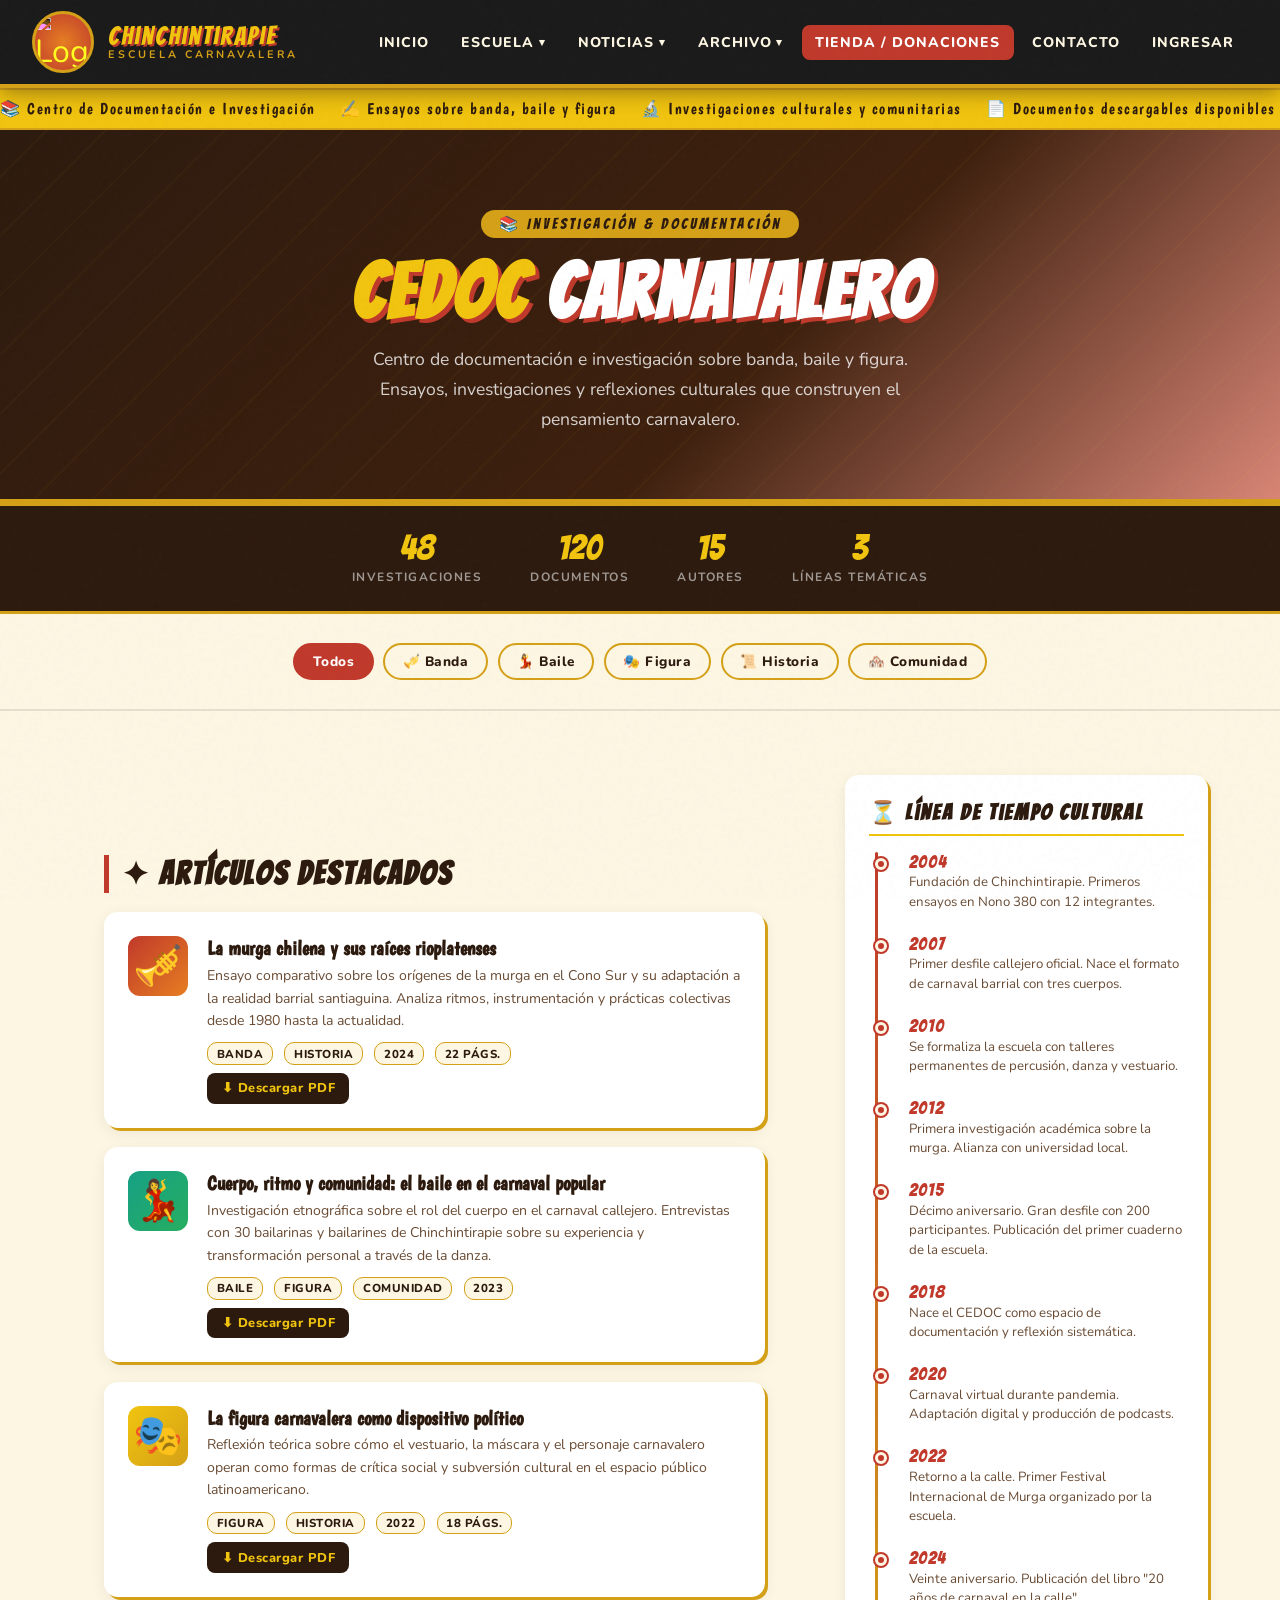
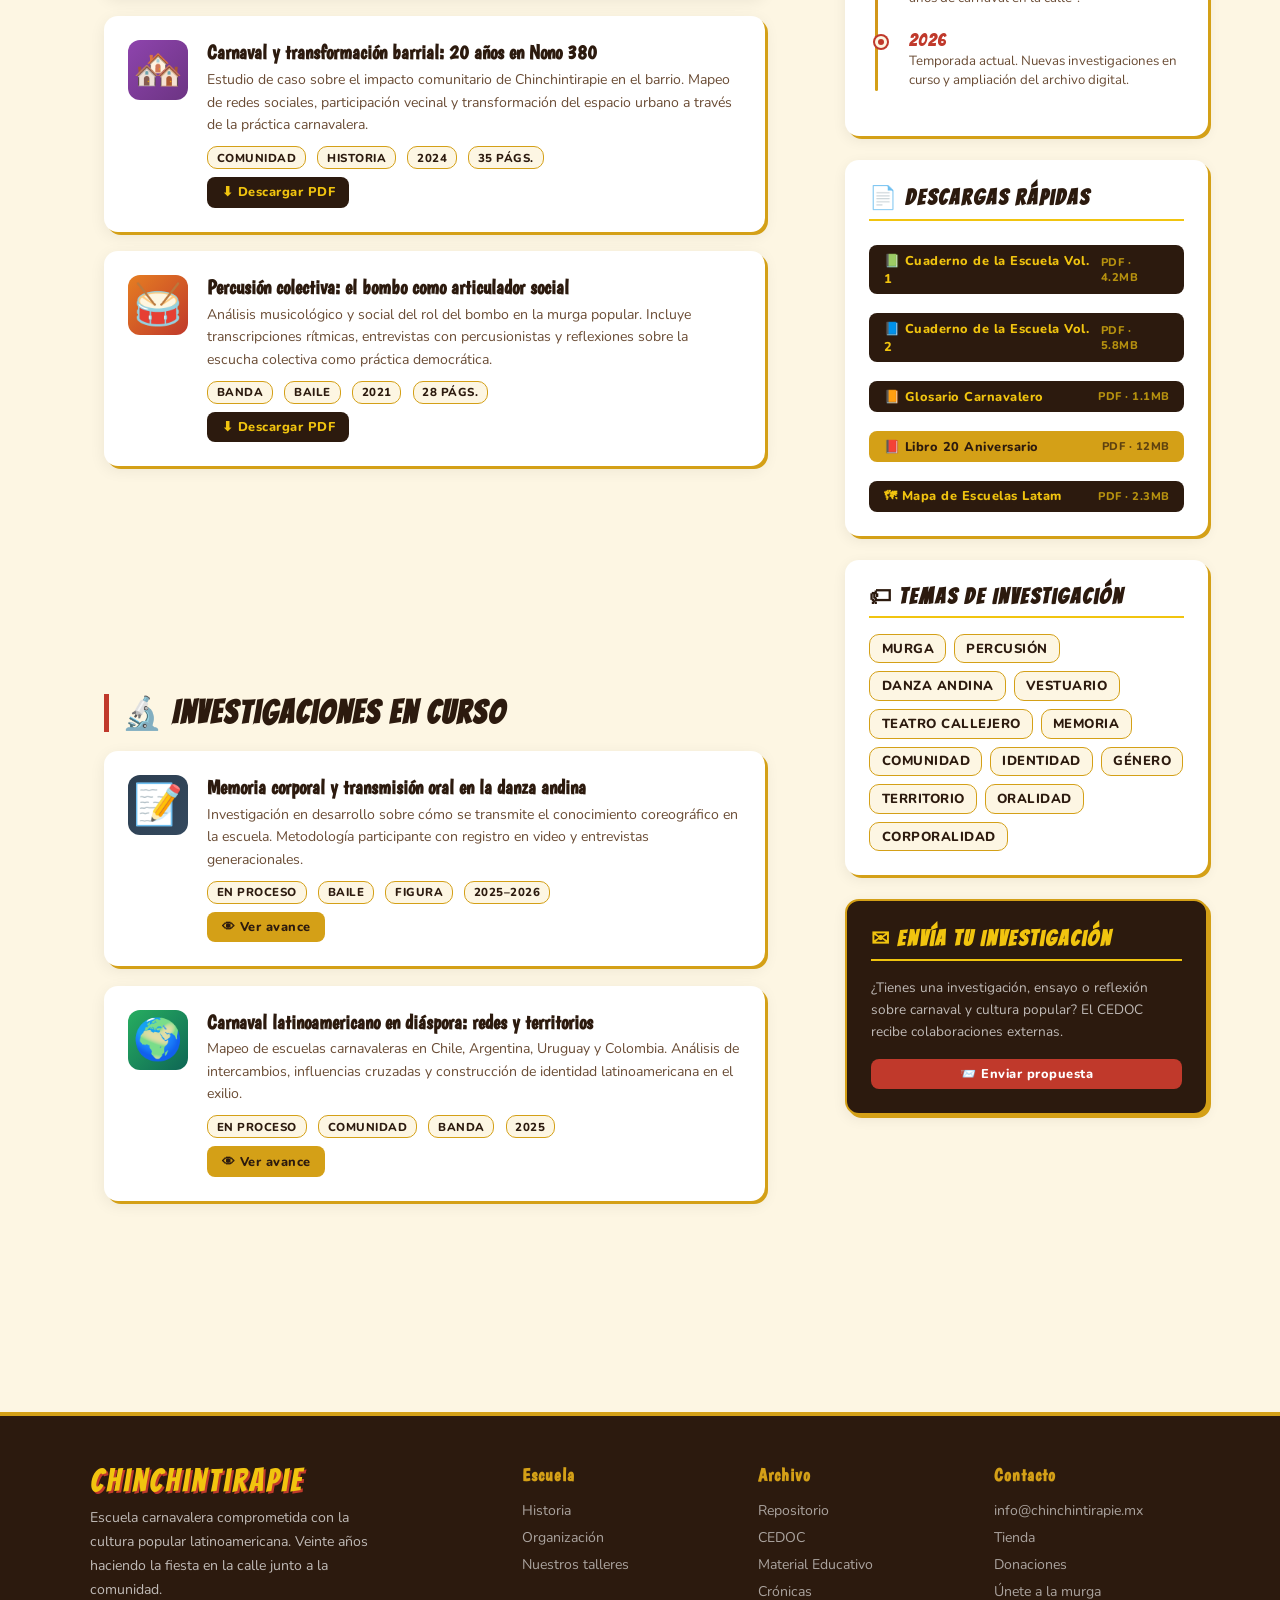
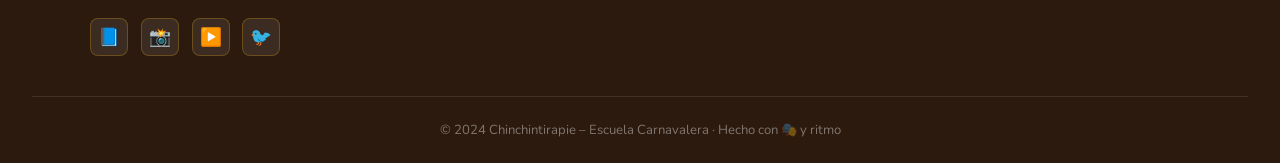
==== components/cedoc.html @ ad1df7ce "feat: agregando la funcionalidades que agrego Matias" ====
<!DOCTYPE html>
<html lang="es">

<head>
  <meta charset="UTF-8">
  <meta name="viewport" content="width=device-width, initial-scale=1.0">
  <link rel="icon" href="../asset/img/logo-chinchitirapie.png" type="image/png">
  <title>CEDOC – Chinchintirapie</title>
  <link
    href="https://fonts.googleapis.com/css2?family=Boogaloo&family=Pacifico&family=Nunito:wght@400;600;700;800&family=Bangers&display=swap"
    rel="stylesheet">
  <link rel="stylesheet" href="../asset/css/styles.css">
</head>

<body>

      <!-- NAVBAR -->
    <nav class="navbar">
        <a href="../index.html" class="logo-wrap">
            <div class="logo-img">
                <img src="../asset/img/logo-chinchitirapie.png" alt="Logo Chinchintirapie">
            </div>
            <div class="logo-text">
                <span>Chinchintirapie</span>
                <span>Escuela Carnavalera</span>
            </div>
        </a>
        <button class="hamburger" id="hamburger" aria-label="Menú">☰</button>
        <ul class="nav-links" id="navLinks">
            <li><a href="../index.html">Inicio</a></li>
            <li class="has-dropdown">
                <button>Escuela <span class="caret">▾</span></button>
                <div class="dropdown">
                    <a href="historia.html">Historia</a>
                    <a href="organizacion.html">Organización</a>
                </div>
            </li>
            <li class="has-dropdown">
                <button>Noticias <span class="caret">▾</span></button>
                <div class="dropdown">
                    <a href="noticias.html">Hitos Recientes</a>
                    <a href="cronicas.html">Crónicas</a>
                </div>
            </li>
            <li class="has-dropdown">
                <button>Archivo <span class="caret">▾</span></button>
                <div class="dropdown">
                    <a href="repositorio.html">Repositorio</a>
                    <a href="cedoc.html">CEDOC</a>
                    <a href="material-educativo.html">Material Educativo</a>
                </div>
            </li>
            <li><a href="tienda.html" class="nav-cta">Tienda&nbsp;/&nbsp;Donaciones</a></li>
            <li><a href="contacto.html">Contacto</a></li>
            <li><a href="login.html" class="nav-login-btn">Ingresar</a></li>
        </ul>
    </nav>

  <!-- TICKER -->
  <div class="ticker">
    <span class="ticker-inner">
      📚 Centro de Documentación e Investigación &nbsp;&nbsp;✍️ Ensayos sobre banda, baile y figura &nbsp;&nbsp;🔬
      Investigaciones culturales y comunitarias &nbsp;&nbsp;📄 Documentos descargables disponibles &nbsp;&nbsp;
    </span>
  </div>

  <!-- HERO -->
  <div class="page-hero">
    <div class="page-hero-badge">📚 Investigación & Documentación</div>
    <h1><em>CEDOC</em> Carnavalero</h1>
    <p>Centro de documentación e investigación sobre banda, baile y figura. Ensayos, investigaciones y reflexiones
      culturales que construyen el pensamiento carnavalero.</p>
  </div>

  <!-- STATS -->
  <div class="stats-strip">
    <div class="strip-stat"><span class="s-num">48</span><span class="s-label">Investigaciones</span></div>
    <div class="strip-stat"><span class="s-num">120</span><span class="s-label">Documentos</span></div>
    <div class="strip-stat"><span class="s-num">15</span><span class="s-label">Autores</span></div>
    <div class="strip-stat"><span class="s-num">3</span><span class="s-label">Líneas temáticas</span></div>
  </div>

  <!-- FILTROS -->
  <div class="filter-tabs">
    <button class="filter-tab active" data-filter="all">Todos</button>
    <button class="filter-tab" data-filter="banda">🎺 Banda</button>
    <button class="filter-tab" data-filter="baile">💃 Baile</button>
    <button class="filter-tab" data-filter="figura">🎭 Figura</button>
    <button class="filter-tab" data-filter="historia">📜 Historia</button>
    <button class="filter-tab" data-filter="comunidad">🏘️ Comunidad</button>
  </div>

  <!-- CONTENIDO PRINCIPAL -->
  <main>
    <div class="cedoc-layout">

      <!-- COLUMNA PRINCIPAL -->
      <div class="cedoc-main">

        <!-- ARTÍCULOS DESTACADOS -->
        <section>
          <h2>✦ Artículos Destacados</h2>

          <div class="article-card reveal" data-tags="banda historia">
            <div class="article-icon">🎺</div>
            <div class="article-body">
              <h3>La murga chilena y sus raíces rioplatenses</h3>
              <p>Ensayo comparativo sobre los orígenes de la murga en el Cono Sur y su adaptación a la realidad barrial
                santiaguina. Analiza ritmos, instrumentación y prácticas colectivas desde 1980 hasta la actualidad.</p>
              <div class="article-meta">
                <span class="meta-tag">Banda</span>
                <span class="meta-tag">Historia</span>
                <span class="meta-tag">2024</span>
                <span class="meta-tag">22 págs.</span>
              </div>
              <a href="#" class="download-btn">⬇ Descargar PDF</a>
            </div>
          </div>

          <div class="article-card reveal" data-tags="baile figura">
            <div class="article-icon" style="background:linear-gradient(135deg,var(--turquesa),var(--verde))">💃</div>
            <div class="article-body">
              <h3>Cuerpo, ritmo y comunidad: el baile en el carnaval popular</h3>
              <p>Investigación etnográfica sobre el rol del cuerpo en el carnaval callejero. Entrevistas con 30
                bailarinas y bailarines de Chinchintirapie sobre su experiencia y transformación personal a través de la
                danza.</p>
              <div class="article-meta">
                <span class="meta-tag">Baile</span>
                <span class="meta-tag">Figura</span>
                <span class="meta-tag">Comunidad</span>
                <span class="meta-tag">2023</span>
              </div>
              <a href="#" class="download-btn">⬇ Descargar PDF</a>
            </div>
          </div>

          <div class="article-card reveal" data-tags="figura historia">
            <div class="article-icon" style="background:linear-gradient(135deg,var(--amarillo),var(--dorado))">🎭</div>
            <div class="article-body">
              <h3>La figura carnavalera como dispositivo político</h3>
              <p>Reflexión teórica sobre cómo el vestuario, la máscara y el personaje carnavalero operan como formas de
                crítica social y subversión cultural en el espacio público latinoamericano.</p>
              <div class="article-meta">
                <span class="meta-tag">Figura</span>
                <span class="meta-tag">Historia</span>
                <span class="meta-tag">2022</span>
                <span class="meta-tag">18 págs.</span>
              </div>
              <a href="#" class="download-btn">⬇ Descargar PDF</a>
            </div>
          </div>

          <div class="article-card reveal" data-tags="comunidad historia">
            <div class="article-icon" style="background:linear-gradient(135deg,#8e44ad,#6c3483)">🏘️</div>
            <div class="article-body">
              <h3>Carnaval y transformación barrial: 20 años en Nono 380</h3>
              <p>Estudio de caso sobre el impacto comunitario de Chinchintirapie en el barrio. Mapeo de redes sociales,
                participación vecinal y transformación del espacio urbano a través de la práctica carnavalera.</p>
              <div class="article-meta">
                <span class="meta-tag">Comunidad</span>
                <span class="meta-tag">Historia</span>
                <span class="meta-tag">2024</span>
                <span class="meta-tag">35 págs.</span>
              </div>
              <a href="#" class="download-btn">⬇ Descargar PDF</a>
            </div>
          </div>

          <div class="article-card reveal" data-tags="banda baile">
            <div class="article-icon" style="background:linear-gradient(135deg,var(--naranja),var(--rojo))">🥁</div>
            <div class="article-body">
              <h3>Percusión colectiva: el bombo como articulador social</h3>
              <p>Análisis musicológico y social del rol del bombo en la murga popular. Incluye transcripciones rítmicas,
                entrevistas con percusionistas y reflexiones sobre la escucha colectiva como práctica democrática.</p>
              <div class="article-meta">
                <span class="meta-tag">Banda</span>
                <span class="meta-tag">Baile</span>
                <span class="meta-tag">2021</span>
                <span class="meta-tag">28 págs.</span>
              </div>
              <a href="#" class="download-btn">⬇ Descargar PDF</a>
            </div>
          </div>
        </section>

        <!-- INVESTIGACIONES EN CURSO -->
        <section>
          <h2>🔬 Investigaciones en Curso</h2>

          <div class="article-card reveal" data-tags="baile figura">
            <div class="article-icon" style="background:linear-gradient(135deg,#2c3e50,#34495e)">📝</div>
            <div class="article-body">
              <h3>Memoria corporal y transmisión oral en la danza andina</h3>
              <p>Investigación en desarrollo sobre cómo se transmite el conocimiento coreográfico en la escuela.
                Metodología participante con registro en video y entrevistas generacionales.</p>
              <div class="article-meta">
                <span class="meta-tag">En proceso</span>
                <span class="meta-tag">Baile</span>
                <span class="meta-tag">Figura</span>
                <span class="meta-tag">2025–2026</span>
              </div>
              <a href="#" class="download-btn" style="background:var(--dorado);color:var(--oscuro)">👁 Ver avance</a>
            </div>
          </div>

          <div class="article-card reveal" data-tags="comunidad banda">
            <div class="article-icon" style="background:linear-gradient(135deg,var(--verde),#0e6655)">🌍</div>
            <div class="article-body">
              <h3>Carnaval latinoamericano en diáspora: redes y territorios</h3>
              <p>Mapeo de escuelas carnavaleras en Chile, Argentina, Uruguay y Colombia. Análisis de intercambios,
                influencias cruzadas y construcción de identidad latinoamericana en el exilio.</p>
              <div class="article-meta">
                <span class="meta-tag">En proceso</span>
                <span class="meta-tag">Comunidad</span>
                <span class="meta-tag">Banda</span>
                <span class="meta-tag">2025</span>
              </div>
              <a href="#" class="download-btn" style="background:var(--dorado);color:var(--oscuro)">👁 Ver avance</a>
            </div>
          </div>
        </section>

      </div>

      <!-- SIDEBAR -->
      <aside class="cedoc-sidebar">

        <!-- LÍNEA DE TIEMPO -->
        <div class="sidebar-widget reveal">
          <h3>⏳ Línea de Tiempo Cultural</h3>
          <div class="timeline">
            <div class="timeline-item">
              <div class="timeline-year">2004</div>
              <p>Fundación de Chinchintirapie. Primeros ensayos en Nono 380 con 12 integrantes.</p>
            </div>
            <div class="timeline-item">
              <div class="timeline-year">2007</div>
              <p>Primer desfile callejero oficial. Nace el formato de carnaval barrial con tres cuerpos.</p>
            </div>
            <div class="timeline-item">
              <div class="timeline-year">2010</div>
              <p>Se formaliza la escuela con talleres permanentes de percusión, danza y vestuario.</p>
            </div>
            <div class="timeline-item">
              <div class="timeline-year">2012</div>
              <p>Primera investigación académica sobre la murga. Alianza con universidad local.</p>
            </div>
            <div class="timeline-item">
              <div class="timeline-year">2015</div>
              <p>Décimo aniversario. Gran desfile con 200 participantes. Publicación del primer cuaderno de la escuela.
              </p>
            </div>
            <div class="timeline-item">
              <div class="timeline-year">2018</div>
              <p>Nace el CEDOC como espacio de documentación y reflexión sistemática.</p>
            </div>
            <div class="timeline-item">
              <div class="timeline-year">2020</div>
              <p>Carnaval virtual durante pandemia. Adaptación digital y producción de podcasts.</p>
            </div>
            <div class="timeline-item">
              <div class="timeline-year">2022</div>
              <p>Retorno a la calle. Primer Festival Internacional de Murga organizado por la escuela.</p>
            </div>
            <div class="timeline-item">
              <div class="timeline-year">2024</div>
              <p>Veinte aniversario. Publicación del libro "20 años de carnaval en la calle".</p>
            </div>
            <div class="timeline-item">
              <div class="timeline-year">2026</div>
              <p>Temporada actual. Nuevas investigaciones en curso y ampliación del archivo digital.</p>
            </div>
          </div>
        </div>

        <!-- DOCUMENTOS DESCARGABLES -->
        <div class="sidebar-widget reveal">
          <h3>📄 Descargas Rápidas</h3>
          <div style="display:flex;flex-direction:column;gap:.7rem">
            <a href="#" class="download-btn" style="justify-content:space-between">
              <span>📗 Cuaderno de la Escuela Vol. 1</span>
              <span style="font-size:.7rem;opacity:.7">PDF · 4.2MB</span>
            </a>
            <a href="#" class="download-btn" style="justify-content:space-between">
              <span>📘 Cuaderno de la Escuela Vol. 2</span>
              <span style="font-size:.7rem;opacity:.7">PDF · 5.8MB</span>
            </a>
            <a href="#" class="download-btn" style="justify-content:space-between">
              <span>📙 Glosario Carnavalero</span>
              <span style="font-size:.7rem;opacity:.7">PDF · 1.1MB</span>
            </a>
            <a href="#" class="download-btn"
              style="justify-content:space-between;background:var(--dorado);color:var(--oscuro)">
              <span>📕 Libro 20 Aniversario</span>
              <span style="font-size:.7rem;opacity:.7">PDF · 12MB</span>
            </a>
            <a href="#" class="download-btn" style="justify-content:space-between">
              <span>🗺 Mapa de Escuelas Latam</span>
              <span style="font-size:.7rem;opacity:.7">PDF · 2.3MB</span>
            </a>
          </div>
        </div>

        <!-- TEMAS -->
        <div class="sidebar-widget reveal">
          <h3>🏷 Temas de Investigación</h3>
          <div style="display:flex;flex-wrap:wrap;gap:.5rem">
            <span class="meta-tag" style="font-size:.82rem;padding:.3rem .7rem">Murga</span>
            <span class="meta-tag" style="font-size:.82rem;padding:.3rem .7rem">Percusión</span>
            <span class="meta-tag" style="font-size:.82rem;padding:.3rem .7rem">Danza Andina</span>
            <span class="meta-tag" style="font-size:.82rem;padding:.3rem .7rem">Vestuario</span>
            <span class="meta-tag" style="font-size:.82rem;padding:.3rem .7rem">Teatro Callejero</span>
            <span class="meta-tag" style="font-size:.82rem;padding:.3rem .7rem">Memoria</span>
            <span class="meta-tag" style="font-size:.82rem;padding:.3rem .7rem">Comunidad</span>
            <span class="meta-tag" style="font-size:.82rem;padding:.3rem .7rem">Identidad</span>
            <span class="meta-tag" style="font-size:.82rem;padding:.3rem .7rem">Género</span>
            <span class="meta-tag" style="font-size:.82rem;padding:.3rem .7rem">Territorio</span>
            <span class="meta-tag" style="font-size:.82rem;padding:.3rem .7rem">Oralidad</span>
            <span class="meta-tag" style="font-size:.82rem;padding:.3rem .7rem">Corporalidad</span>
          </div>
        </div>

        <!-- COLABORA -->
        <div class="sidebar-widget reveal" style="background:var(--oscuro);border:2px solid var(--dorado)">
          <h3 style="color:var(--amarillo)">✉ Envía tu Investigación</h3>
          <p style="font-size:.85rem;color:rgba(255,255,255,.7);line-height:1.6;margin-bottom:1rem">¿Tienes una
            investigación, ensayo o reflexión sobre carnaval y cultura popular? El CEDOC recibe colaboraciones externas.
          </p>
          <a href="mailto:cedoc@chinchintirapie.mx" class="download-btn"
            style="background:var(--rojo);color:#fff;display:block;text-align:center">📨 Enviar propuesta</a>
        </div>

      </aside>
    </div>
  </main>

  <!-- FOOTER -->
  <footer id="contacto">
    <div class="footer-grid">
      <div class="footer-brand">
        <span class="brand-name">Chinchintirapie</span>
        <p>Escuela carnavalera comprometida con la cultura popular latinoamericana. Veinte años haciendo la fiesta en la
          calle junto a la comunidad.</p>
        <div class="social-row">
          <a class="social-btn" href="#">📘</a>
          <a class="social-btn" href="#">📸</a>
          <a class="social-btn" href="#">▶️</a>
          <a class="social-btn" href="#">🐦</a>
        </div>
      </div>
      <div class="footer-col">
        <h4>Escuela</h4>
        <ul>
          <li><a href="index.html#historia">Historia</a></li>
          <li><a href="index.html#organizacion">Organización</a></li>
          <li><a href="index.html#organizacion">Nuestros talleres</a></li>
        </ul>
      </div>
      <div class="footer-col">
        <h4>Archivo</h4>
        <ul>
          <li><a href="repositorio.html">Repositorio</a></li>
          <li><a href="cedoc.html">CEDOC</a></li>
          <li><a href="material-educativo.html">Material Educativo</a></li>
          <li><a href="index.html#cronicas">Crónicas</a></li>
        </ul>
      </div>
      <div class="footer-col">
        <h4>Contacto</h4>
        <ul>
          <li><a href="mailto:info@chinchintirapie.mx">info@chinchintirapie.mx</a></li>
          <li><a href="#">Tienda</a></li>
          <li><a href="#">Donaciones</a></li>
          <li><a href="#">Únete a la murga</a></li>
        </ul>
      </div>
    </div>
    <div class="footer-bottom">
      <p>© 2024 Chinchintirapie – Escuela Carnavalera · Hecho con 🎭 y ritmo</p>
    </div>
  </footer>

  <script src="../asset/js/main.js"></script>
  <script src="../asset/js/cedoc.js"></script>
</body>

</html>
---- asset/css/styles.css ----
:root {
  --rojo:    #C0392B;
  --naranja: #E67E22;
  --amarillo:#F1C40F;
  --verde:   #27AE60;
  --turquesa:#16A085;
  --dorado:  #D4A017;
  --crema:   #FDF6E3;
  --oscuro:  #2C1A0E;
  --sombra:  rgba(44,26,14,.45);
}

/* Accessibility: Reduce motion for users who prefer it */
@media (prefers-reduced-motion: reduce) {
  *, *::before, *::after {
    animation-duration: 0.01ms !important;
    animation-iteration-count: 1 !important;
    transition-duration: 0.01ms !important;
    scroll-behavior: auto !important;
  }
}

*, *::before, *::after { box-sizing: border-box; margin: 0; padding: 0; }

html { scroll-behavior: smooth; }

body {
  font-family: 'Nunito', sans-serif;
  background: var(--crema);
  color: var(--oscuro);
  overflow-x: hidden;
}

/* ─── Noise texture overlay ─── */
body::before {
  content: '';
  position: fixed; inset: 0;
  background-image: url("data:image/svg+xml,%3Csvg viewBox='0 0 200 200' xmlns='http://www.w3.org/2000/svg'%3E%3Cfilter id='n'%3E%3CfeTurbulence type='fractalNoise' baseFrequency='0.9' numOctaves='4' stitchTiles='stitch'/%3E%3C/filter%3E%3Crect width='100%25' height='100%25' filter='url(%23n)' opacity='0.04'/%3E%3C/svg%3E");
  pointer-events: none;
  z-index: 9999;
  opacity: .5;
}

/* ════════════════════════════
   NAVBAR
════════════════════════════ */
.navbar {
  position: sticky; top: 0; z-index: 1000;
  display: flex; align-items: center; justify-content: space-between;
  padding: .7rem 2rem;
  background: #1a1a1a;
  border-bottom: 4px solid var(--dorado);
  box-shadow: 0 4px 20px var(--sombra);
}

.logo-wrap {
  display: flex; align-items: center; gap: .9rem;
  text-decoration: none;
}

.logo-img {
  width: 62px; height: 62px;
  border-radius: 50%;
  border: 3px solid var(--dorado);
  animation: spin 14s linear infinite;
  object-fit: cover;
  background: radial-gradient(circle, var(--naranja), var(--rojo));
  display: flex; align-items: center; justify-content: center;
  font-size: 2rem;
  flex-shrink: 0;
}

@keyframes spin { to { transform: rotate(360deg); } }

.logo-text {
  line-height: 1;
}
.logo-text span:first-child {
  display: block;
  font-family: 'Bangers', cursive;
  font-size: 1.6rem;
  letter-spacing: 2px;
  color: var(--amarillo);
  text-shadow: 2px 2px 0 var(--rojo);
}
.logo-text span:last-child {
  display: block;
  font-size: .68rem;
  font-weight: 700;
  letter-spacing: 3px;
  text-transform: uppercase;
  color: var(--dorado);
}

.nav-links {
  display: flex; align-items: center; gap: .3rem;
  list-style: none;
}

.nav-links > li { position: relative; }

.nav-links > li > a,
.nav-links > li > button {
  display: flex; align-items: center; gap: .3rem;
  padding: .5rem .85rem;
  background: transparent; border: none;
  font-family: 'Nunito', sans-serif;
  font-size: .88rem; font-weight: 800;
  text-transform: uppercase; letter-spacing: 1px;
  color: var(--crema);
  text-decoration: none;
  border-radius: 6px;
  cursor: pointer;
  transition: background .2s, color .2s;
}

.nav-links > li > a:hover,
.nav-links > li > button:hover {
  background: var(--dorado);
  color: var(--oscuro);
}

/* Keyboard focus styles */
.nav-links > li > a:focus,
.nav-links > li > button:focus {
  outline: 2px solid var(--dorado);
  outline-offset: 2px;
}

.nav-links > li > a:focus:not(:focus-visible),
.nav-links > li > button:focus:not(:focus-visible) {
  outline: none;
}

.nav-links > li > button .caret {
  font-size: .7rem;
  transition: transform .25s;
}
.nav-links > li.open > button .caret { transform: rotate(180deg); }

/* Dropdown */
.dropdown {
  position: absolute; top: calc(100% + 8px); left: 0;
  min-width: 180px;
  background: var(--oscuro);
  border: 2px solid var(--dorado);
  border-radius: 10px;
  overflow: hidden;
  box-shadow: 0 8px 30px var(--sombra);
  opacity: 0; transform: translateY(-8px) scaleY(.96);
  transform-origin: top;
  pointer-events: none;
  transition: opacity .25s, transform .25s;
}
.nav-links > li.open .dropdown {
  opacity: 1; transform: translateY(0) scaleY(1);
  pointer-events: auto;
}
.dropdown a {
  display: block;
  padding: .65rem 1.1rem;
  font-size: .85rem; font-weight: 700;
  color: var(--crema);
  text-decoration: none;
  transition: background .18s, padding-left .18s;
  border-left: 3px solid transparent;
}
.dropdown a:hover {
  background: rgba(212,160,23,.18);
  border-left-color: var(--dorado);
  padding-left: 1.5rem;
  color: var(--amarillo);
}

/* Special nav buttons */
.nav-cta {
  background: var(--rojo) !important;
  border-radius: 8px !important;
  color: #fff !important;
}
.nav-cta:hover { background: var(--naranja) !important; color: #fff !important; }

.hamburger {
  display: none;
  background: none; border: 2px solid var(--dorado);
  border-radius: 6px;
  padding: .4rem .6rem;
  cursor: pointer;
  color: var(--amarillo);
  font-size: 1.3rem;
}

/* ════════════════════════════
   HERO
════════════════════════════ */
.hero {
  position: relative;
  min-height: 92vh;
  display: flex; align-items: center;
  overflow: hidden;
}

.hero-bg {
  position: absolute; inset: 0;
  background:
    linear-gradient(135deg, rgba(44,26,14,.78) 0%, rgba(192,57,43,.55) 50%, rgba(22,160,133,.4) 100%),
    url('Gemini_Generated_Image_hoa0vehoa0vehoa0.png') center/cover no-repeat;
  z-index: 0;
}

/* Diagonal colour splash */
.hero-bg::after {
  content: '';
  position: absolute; inset: 0;
  background: repeating-linear-gradient(
    -45deg,
    transparent, transparent 60px,
    rgba(241,196,15,.04) 60px, rgba(241,196,15,.04) 62px
  );
}

.hero-content {
  position: relative; z-index: 1;
  max-width: 700px;
  padding: 4rem 2rem 4rem 6vw;
}

.hero-badge {
  display: inline-block;
  background: var(--amarillo);
  color: var(--oscuro);
  font-family: 'Bangers', cursive;
  font-size: 1rem; letter-spacing: 3px;
  padding: .35rem 1rem;
  border-radius: 20px;
  margin-bottom: 1.2rem;
  box-shadow: 3px 3px 0 var(--rojo);
  animation: fadeDown .8s ease both;
}

.hero-title {
  font-family: 'Bangers', cursive;
  font-size: clamp(3rem, 7vw, 6rem);
  line-height: 1.0;
  color: #fff;
  text-shadow: 4px 4px 0 var(--rojo), 8px 8px 0 rgba(0,0,0,.3);
  margin-bottom: 1.1rem;
  animation: fadeDown .8s .15s ease both;
}
.hero-title em {
  font-style: normal;
  color: var(--amarillo);
  -webkit-text-stroke: 1px var(--dorado);
}

.hero-sub {
  font-size: 1.15rem; font-weight: 600;
  color: rgba(255,255,255,.9);
  max-width: 500px;
  margin-bottom: 2.2rem;
  line-height: 1.6;
  animation: fadeDown .8s .3s ease both;
}

.hero-btns {
  display: flex; gap: 1rem; flex-wrap: wrap;
  animation: fadeDown .8s .45s ease both;
}

.btn {
  display: inline-flex; align-items: center; gap: .5rem;
  padding: .85rem 2rem;
  border: none; border-radius: 8px;
  font-family: 'Nunito', sans-serif;
  font-size: 1rem; font-weight: 800;
  text-transform: uppercase; letter-spacing: 1.5px;
  text-decoration: none;
  cursor: pointer;
  transition: transform .2s, box-shadow .2s, filter .2s;
  position: relative; overflow: hidden;
}
.btn::after {
  content: '';
  position: absolute; inset: 0;
  background: rgba(255,255,255,.15);
  opacity: 0;
  transition: opacity .2s;
}
.btn:hover::after { opacity: 1; }
.btn:hover { transform: translateY(-3px); box-shadow: 0 8px 24px var(--sombra); }

.btn-primary { background: var(--rojo); color: #fff; box-shadow: 4px 4px 0 var(--oscuro); }
.btn-secondary { background: var(--amarillo); color: var(--oscuro); box-shadow: 4px 4px 0 var(--oscuro); }

/* Floating shapes */
.float-shape {
  position: absolute;
  border-radius: 50%;
  opacity: .12;
  animation: float 6s ease-in-out infinite;
}
.float-shape:nth-child(1) { width: 300px; height: 300px; background: var(--amarillo); right: -80px; top: 10%; animation-delay: 0s; }
.float-shape:nth-child(2) { width: 200px; height: 200px; background: var(--turquesa); right: 15%; bottom: 15%; animation-delay: 2s; }
.float-shape:nth-child(3) { width: 150px; height: 150px; background: var(--naranja); right: 35%; top: 8%; animation-delay: 4s; }

@keyframes float {
  0%,100% { transform: translateY(0) rotate(0deg); }
  50%      { transform: translateY(-22px) rotate(8deg); }
}

@keyframes fadeDown {
  from { opacity: 0; transform: translateY(-24px); }
  to   { opacity: 1; transform: translateY(0); }
}

/* Scroll indicator */
.scroll-hint {
  position: absolute; bottom: 1.5rem; left: 50%;
  transform: translateX(-50%);
  color: rgba(255,255,255,.6);
  font-size: .8rem; font-weight: 700; letter-spacing: 2px;
  text-transform: uppercase;
  display: flex; flex-direction: column; align-items: center; gap: .4rem;
  animation: bounce 2s ease-in-out infinite;
}
.scroll-hint::after { content: '▼'; font-size: 1rem; }
@keyframes bounce { 0%,100%{transform: translateX(-50%) translateY(0)} 50%{transform:translateX(-50%) translateY(8px)} }

/* ════════════════════════════
   SECTION WRAPPER
════════════════════════════ */
section { padding: 5rem 2rem; }

.section-header {
  text-align: center;
  margin-bottom: 3.5rem;
}
.section-header h2 {
  font-family: 'Bangers', cursive;
  font-size: clamp(2.2rem, 5vw, 3.6rem);
  letter-spacing: 3px;
  line-height: 1;
  position: relative; display: inline-block;
}
.section-header h2 span { color: var(--rojo); }
.section-header p {
  font-size: 1.05rem;
  color: #5a3e2b;
  max-width: 600px; margin: .8rem auto 0;
  line-height: 1.7;
}
.section-header .deco-line {
  display: flex; align-items: center; justify-content: center;
  gap: .8rem; margin: .9rem 0 0;
}
.section-header .deco-line::before,
.section-header .deco-line::after {
  content: ''; flex: 1; max-width: 100px;
  height: 3px;
  background: linear-gradient(90deg, transparent, var(--dorado));
}
.section-header .deco-line::after { background: linear-gradient(90deg, var(--dorado), transparent); }
.section-header .deco-line span { font-size: 1.4rem; }

/* ════════════════════════════
   CARDS SECTION
════════════════════════════ */
.cards-section { background: var(--crema); }

.cards-grid {
  display: grid;
  grid-template-columns: repeat(auto-fit, minmax(300px, 1fr));
  gap: 2.2rem;
  max-width: 1200px;
  margin: 0 auto;
}

.card {
  background: #fff;
  border-radius: 18px;
  overflow: hidden;
  box-shadow: 6px 6px 0 var(--dorado), 0 12px 40px rgba(0,0,0,.12);
  transition: transform .3s, box-shadow .3s;
  position: relative;
}
.card:hover {
  transform: translateY(-8px) rotate(.5deg);
  box-shadow: 10px 10px 0 var(--rojo), 0 20px 50px rgba(0,0,0,.2);
}

.card-img {
  height: 220px;
  position: relative; overflow: hidden;
}
.card-img-inner {
  width: 100%; height: 100%;
  display: flex; align-items: center; justify-content: center;
  font-size: 5rem;
  transition: transform .4s;
}
.card:hover .card-img-inner { transform: scale(1.1); }

.card-img-1 { background: linear-gradient(135deg, var(--rojo), var(--naranja)); }
.card-img-2 { background: linear-gradient(135deg, var(--turquesa), var(--verde)); }
.card-img-3 { background: linear-gradient(135deg, var(--amarillo), var(--dorado)); }

.card-tag {
  position: absolute; top: 1rem; left: 1rem;
  background: var(--oscuro);
  color: var(--amarillo);
  font-family: 'Bangers', cursive;
  font-size: .85rem; letter-spacing: 2px;
  padding: .25rem .7rem;
  border-radius: 20px;
}

.card-body { padding: 1.6rem; }
.card-body h3 {
  font-family: 'Boogaloo', cursive;
  font-size: 1.55rem;
  color: var(--oscuro);
  margin-bottom: .5rem;
}
.card-body p {
  font-size: .9rem; color: #6a4c35; line-height: 1.6;
  margin-bottom: 1.2rem;
}
.card-body .card-link {
  display: inline-flex; align-items: center; gap: .4rem;
  font-weight: 800; font-size: .85rem; text-transform: uppercase;
  letter-spacing: 1px;
  color: var(--rojo); text-decoration: none;
  border-bottom: 2px solid transparent;
  transition: border-color .2s;
}
.card-body .card-link:hover { border-color: var(--rojo); }

/* ════════════════════════════
   TALLERES
════════════════════════════ */
.talleres-section {
  background: linear-gradient(160deg, var(--oscuro) 0%, #3d1f0d 100%);
  position: relative; overflow: hidden;
}
.talleres-section::before {
  content: '';
  position: absolute; inset: 0;
  background: url("data:image/svg+xml,%3Csvg width='60' height='60' viewBox='0 0 60 60' xmlns='http://www.w3.org/2000/svg'%3E%3Cg fill='none' fill-rule='evenodd'%3E%3Cg fill='%23D4A017' fill-opacity='0.06'%3E%3Cpath d='M36 34v-4h-2v4h-4v2h4v4h2v-4h4v-2h-4zm0-30V0h-2v4h-4v2h4v4h2V6h4V4h-4zM6 34v-4H4v4H0v2h4v4h2v-4h4v-2H6zM6 4V0H4v4H0v2h4v4h2V6h4V4H6z'/%3E%3C/g%3E%3C/g%3E%3C/svg%3E");
}
.talleres-section .section-header h2 { color: #fff; }
.talleres-section .section-header p { color: rgba(255,255,255,.7); }

.talleres-grid {
  display: grid;
  grid-template-columns: repeat(auto-fit, minmax(220px, 1fr));
  gap: 1.5rem;
  max-width: 1100px; margin: 0 auto;
  position: relative;
}

.taller-card {
  background: rgba(255,255,255,.07);
  border: 2px solid rgba(212,160,23,.35);
  border-radius: 16px;
  padding: 2rem 1.4rem;
  text-align: center;
  cursor: pointer;
  transition: background .3s, border-color .3s, transform .3s;
  position: relative; overflow: hidden;
}
.taller-card::after {
  content: '';
  position: absolute; bottom: 0; left: 0; right: 0;
  height: 4px;
  background: var(--dorado);
  transform: scaleX(0); transform-origin: left;
  transition: transform .3s;
}
.taller-card:hover { background: rgba(212,160,23,.12); border-color: var(--dorado); transform: translateY(-6px); }
.taller-card:hover::after { transform: scaleX(1); }

.taller-icon { font-size: 3rem; margin-bottom: .8rem; }
.taller-card h3 {
  font-family: 'Boogaloo', cursive;
  font-size: 1.3rem; color: var(--amarillo);
  margin-bottom: .5rem;
}
.taller-card p { font-size: .85rem; color: rgba(255,255,255,.65); line-height: 1.5; }

/* ════════════════════════════
   EVENTOS BANNER
════════════════════════════ */
.eventos-section {
  background: linear-gradient(90deg, var(--rojo) 0%, var(--naranja) 50%, var(--amarillo) 100%);
  padding: 3rem 2rem;
  position: relative; overflow: hidden;
}
.eventos-section::before {
  content: '🎭';
  position: absolute; right: 2rem; top: 50%; transform: translateY(-50%);
  font-size: 8rem; opacity: .18;
}
.eventos-inner {
  max-width: 900px; margin: 0 auto;
  display: flex; align-items: center; justify-content: space-between; flex-wrap: wrap; gap: 1.5rem;
}
.eventos-text h2 {
  font-family: 'Bangers', cursive;
  font-size: 2.4rem; color: #fff;
  text-shadow: 3px 3px 0 rgba(0,0,0,.25);
  letter-spacing: 2px;
  margin-bottom: .3rem;
}
.eventos-text p { color: rgba(255,255,255,.9); font-weight: 700; }
.eventos-list {
  display: flex; flex-direction: column; gap: .7rem;
}
.evento-item {
  display: flex; align-items: center; gap: 1rem;
  background: rgba(255,255,255,.2);
  border-radius: 10px; padding: .6rem 1.2rem;
  backdrop-filter: blur(4px);
}
.evento-fecha {
  background: #fff; color: var(--rojo);
  font-family: 'Bangers', cursive; font-size: 1.1rem;
  padding: .2rem .7rem; border-radius: 6px;
  min-width: 80px; text-align: center;
}
.evento-nombre { color: #fff; font-weight: 700; font-size: .95rem; }

/* ════════════════════════════
   20 AÑOS SECTION
════════════════════════════ */
.años-section {
  background: var(--crema);
  position: relative;
}
.años-inner {
  max-width: 1100px; margin: 0 auto;
  display: grid; grid-template-columns: 1fr 1fr; gap: 4rem;
  align-items: center;
}
.años-visual {
  position: relative; text-align: center;
}
.años-number {
  font-family: 'Bangers', cursive;
  font-size: 12rem; line-height: 1;
  color: transparent;
  -webkit-text-stroke: 4px var(--rojo);
  text-shadow: 8px 8px 0 rgba(192,57,43,.15);
  position: relative; z-index: 1;
}
.años-badge-ring {
  position: absolute; inset: 0;
  display: flex; align-items: center; justify-content: center;
  pointer-events: none;
}
.años-badge-ring svg {
  width: 100%; max-width: 320px;
  animation: spin 30s linear infinite;
  opacity: .3;
}
.años-text h2 {
  font-family: 'Bangers', cursive;
  font-size: 2.8rem; color: var(--oscuro);
  letter-spacing: 2px; margin-bottom: 1rem;
  line-height: 1.1;
}
.años-text h2 span { color: var(--rojo); }
.años-text p {
  color: #5a3e2b; line-height: 1.8; font-size: 1rem;
  margin-bottom: 1rem;
}
.stats-row {
  display: flex; gap: 1.5rem; flex-wrap: wrap; margin-top: 1.5rem;
}
.stat-box {
  background: var(--oscuro);
  color: var(--amarillo);
  border-radius: 12px;
  padding: .9rem 1.3rem;
  text-align: center;
  min-width: 100px;
}
.stat-box .num {
  font-family: 'Bangers', cursive;
  font-size: 2rem; display: block;
}
.stat-box .label {
  font-size: .72rem; font-weight: 700;
  text-transform: uppercase; letter-spacing: 1.5px;
  color: rgba(255,255,255,.6);
}

/* ════════════════════════════
   FOOTER
════════════════════════════ */
footer {
  background: var(--oscuro);
  color: rgba(255,255,255,.7);
  padding: 3rem 2rem 1.5rem;
  border-top: 4px solid var(--dorado);
}
.footer-grid {
  max-width: 1100px; margin: 0 auto;
  display: grid; grid-template-columns: 2fr 1fr 1fr 1fr;
  gap: 2.5rem; margin-bottom: 2.5rem;
}
.footer-brand .brand-name {
  font-family: 'Bangers', cursive;
  font-size: 2rem; color: var(--amarillo);
  letter-spacing: 3px;
  text-shadow: 2px 2px 0 var(--rojo);
  display: block; margin-bottom: .5rem;
}
.footer-brand p { font-size: .88rem; line-height: 1.7; max-width: 280px; }
.footer-col h4 {
  font-family: 'Boogaloo', cursive;
  font-size: 1.1rem; color: var(--dorado);
  margin-bottom: 1rem; letter-spacing: 1px;
}
.footer-col ul { list-style: none; }
.footer-col ul li { margin-bottom: .5rem; }
.footer-col ul li a {
  color: rgba(255,255,255,.6);
  text-decoration: none; font-size: .88rem;
  transition: color .2s, padding-left .2s;
  display: block;
}
.footer-col ul li a:hover { color: var(--amarillo); padding-left: .4rem; }
.footer-bottom {
  text-align: center;
  border-top: 1px solid rgba(255,255,255,.1);
  padding-top: 1.5rem;
  font-size: .82rem;
  color: rgba(255,255,255,.4);
}
.social-row { display: flex; gap: .8rem; margin-top: 1rem; }
.social-btn {
  width: 38px; height: 38px;
  background: rgba(255,255,255,.08);
  border: 1px solid rgba(212,160,23,.3);
  border-radius: 8px;
  display: flex; align-items: center; justify-content: center;
  font-size: 1.1rem;
  text-decoration: none;
  transition: background .2s;
}
.social-btn:hover { background: var(--dorado); }

/* ════════════════════════════
   REVEAL ANIMATIONS
════════════════════════════ */
.reveal {
  opacity: 0; transform: translateY(30px);
  transition: opacity .7s, transform .7s;
}
.reveal.visible { opacity: 1; transform: none; }

/* ════════════════════════════
   RESPONSIVE
════════════════════════════ */
@media (max-width: 900px) {
  .años-inner { grid-template-columns: 1fr; }
  .footer-grid { grid-template-columns: 1fr 1fr; }
  .años-number { font-size: 8rem; }
}

@media (max-width: 640px) {
  .nav-links { display: none; flex-direction: column; position: absolute; top: 100%; left: 0; right: 0; background: var(--oscuro); padding: 1rem; border-top: 2px solid var(--dorado); gap: .2rem; }
  .nav-links.open { display: flex; }
  .hamburger { display: block; }
  .dropdown { position: static; border: none; box-shadow: none; background: rgba(255,255,255,.05); border-radius: 8px; opacity: 1 !important; transform: none !important; pointer-events: auto !important; display: none; }
  .nav-links > li.open .dropdown { display: block; }
  .hero-content { padding: 3rem 1.5rem; }
  .footer-grid { grid-template-columns: 1fr; }
  .eventos-inner { flex-direction: column; }
}

/* Marquee ticker */
.ticker {
  background: var(--amarillo);
  overflow: hidden;
  white-space: nowrap;
  padding: .5rem 0;
  border-top: 2px solid var(--dorado);
  border-bottom: 2px solid var(--dorado);
}
.ticker-inner {
  display: inline-block;
  animation: marquee 22s linear infinite;
  font-family: 'Boogaloo', cursive;
  font-size: 1rem;
  color: var(--oscuro);
  letter-spacing: 1.5px;
}
@keyframes marquee { from { transform: translateX(100vw); } to { transform: translateX(-100%); } }

/* ════════════════════════════
   PAGE HERO (subpáginas)
════════════════════════════ */
.page-hero {
  background: linear-gradient(135deg, var(--oscuro) 0%, #3d1f0d 60%, rgba(192,57,43,.6) 100%);
  padding: 5rem 2rem 4rem;
  text-align: center;
  position: relative;
  overflow: hidden;
  border-bottom: 4px solid var(--dorado);
}
.page-hero::before {
  content: '';
  position: absolute; inset: 0;
  background: repeating-linear-gradient(
    -45deg, transparent, transparent 40px,
    rgba(241,196,15,.03) 40px, rgba(241,196,15,.03) 42px
  );
}
.page-hero-badge {
  display: inline-block;
  background: var(--dorado);
  color: var(--oscuro);
  font-family: 'Bangers', cursive;
  font-size: .95rem; letter-spacing: 3px;
  padding: .3rem 1.1rem;
  border-radius: 20px;
  margin-bottom: 1rem;
  position: relative;
}
.page-hero h1 {
  font-family: 'Bangers', cursive;
  font-size: clamp(2.5rem, 6vw, 5rem);
  color: #fff;
  letter-spacing: 3px;
  line-height: 1;
  text-shadow: 4px 4px 0 var(--rojo);
  margin-bottom: .9rem;
  position: relative;
}
.page-hero h1 em {
  font-style: normal;
  color: var(--amarillo);
}
.page-hero p {
  color: rgba(255,255,255,.8);
  font-size: 1.1rem;
  max-width: 600px;
  margin: 0 auto;
  line-height: 1.7;
  position: relative;
}

/* ════════════════════════════
   SEARCH BAR
════════════════════════════ */
.search-bar-wrap {
  background: var(--oscuro);
  padding: 1.5rem 2rem;
  display: flex; justify-content: center;
  border-bottom: 3px solid var(--dorado);
}
.search-bar {
  display: flex; gap: .7rem; align-items: center;
  width: 100%; max-width: 700px;
}
.search-bar input {
  flex: 1;
  padding: .75rem 1.2rem;
  border-radius: 8px;
  border: 2px solid rgba(212,160,23,.4);
  background: rgba(255,255,255,.08);
  color: #fff;
  font-family: 'Nunito', sans-serif;
  font-size: 1rem;
  outline: none;
  transition: border-color .2s;
}
.search-bar input::placeholder { color: rgba(255,255,255,.4); }
.search-bar input:focus { border-color: var(--dorado); }
.search-bar button {
  padding: .75rem 1.4rem;
  background: var(--rojo);
  color: #fff;
  border: none; border-radius: 8px;
  font-family: 'Nunito', sans-serif;
  font-size: .95rem; font-weight: 800;
  cursor: pointer;
  transition: background .2s;
  white-space: nowrap;
}
.search-bar button:hover { background: var(--naranja); }

/* ════════════════════════════
   FILTER TABS
════════════════════════════ */
.filter-tabs {
  display: flex; gap: .6rem; flex-wrap: wrap;
  justify-content: center;
  padding: 1.8rem 2rem;
  background: var(--crema);
  border-bottom: 2px solid rgba(44,26,14,.1);
}
.filter-tab {
  padding: .45rem 1.1rem;
  border-radius: 20px;
  border: 2px solid var(--dorado);
  background: transparent;
  color: var(--oscuro);
  font-family: 'Nunito', sans-serif;
  font-size: .85rem; font-weight: 800;
  letter-spacing: .5px;
  cursor: pointer;
  transition: background .2s, color .2s;
}
.filter-tab:hover, .filter-tab.active {
  background: var(--rojo);
  border-color: var(--rojo);
  color: #fff;
}

/* ════════════════════════════
   REPOSITORIO – Year Timeline
════════════════════════════ */
.year-section { padding: 3rem 2rem; background: var(--crema); }
.year-section + .year-section { background: #fff; }

.year-header {
  display: flex; align-items: center; gap: 1rem;
  margin-bottom: 2rem;
}
.year-label {
  font-family: 'Bangers', cursive;
  font-size: 3.5rem;
  color: transparent;
  -webkit-text-stroke: 3px var(--rojo);
  line-height: 1;
  flex-shrink: 0;
}
.year-line {
  flex: 1; height: 3px;
  background: linear-gradient(90deg, var(--dorado), transparent);
  border-radius: 2px;
}

.media-grid {
  display: grid;
  grid-template-columns: repeat(auto-fill, minmax(250px, 1fr));
  gap: 1.4rem;
  max-width: 1200px; margin: 0 auto;
}

.media-card {
  border-radius: 14px;
  overflow: hidden;
  background: #fff;
  box-shadow: 4px 4px 0 var(--dorado), 0 6px 20px rgba(0,0,0,.09);
  transition: transform .28s, box-shadow .28s;
  cursor: pointer;
}
.media-card:hover {
  transform: translateY(-6px) rotate(.4deg);
  box-shadow: 8px 8px 0 var(--rojo), 0 14px 36px rgba(0,0,0,.16);
}
.media-thumb {
  height: 160px;
  display: flex; align-items: center; justify-content: center;
  font-size: 3.5rem;
  position: relative;
  overflow: hidden;
}
.media-thumb .play-icon {
  position: absolute;
  width: 48px; height: 48px;
  background: rgba(192,57,43,.85);
  border-radius: 50%;
  display: flex; align-items: center; justify-content: center;
  font-size: 1.2rem;
  color: #fff;
  opacity: 0;
  transition: opacity .25s;
}
.media-card:hover .play-icon { opacity: 1; }
.media-info { padding: 1rem 1.1rem; }
.media-info h4 {
  font-family: 'Boogaloo', cursive;
  font-size: 1.1rem; color: var(--oscuro);
  margin-bottom: .25rem;
}
.media-info p { font-size: .8rem; color: #7a5c40; }
.media-tag {
  display: inline-block;
  background: var(--amarillo);
  color: var(--oscuro);
  font-size: .7rem; font-weight: 800;
  letter-spacing: 1px; text-transform: uppercase;
  padding: .15rem .55rem; border-radius: 10px;
  margin-bottom: .4rem;
}

/* ════════════════════════════
   CEDOC – Articles & Timeline
════════════════════════════ */
.cedoc-layout {
  display: grid;
  grid-template-columns: 2fr 1fr;
  gap: 3rem;
  max-width: 1200px; margin: 0 auto;
  padding: 4rem 2rem;
}

.cedoc-main section { margin-bottom: 3rem; }
.cedoc-main h2 {
  font-family: 'Bangers', cursive;
  font-size: 2rem; color: var(--oscuro);
  letter-spacing: 2px; margin-bottom: 1.2rem;
  border-left: 5px solid var(--rojo);
  padding-left: .8rem;
}

.article-card {
  background: #fff;
  border-radius: 14px;
  padding: 1.5rem;
  margin-bottom: 1.2rem;
  box-shadow: 3px 3px 0 var(--dorado), 0 4px 16px rgba(0,0,0,.07);
  transition: transform .25s, box-shadow .25s;
  display: flex; gap: 1.2rem; align-items: flex-start;
}
.article-card:hover {
  transform: translateX(4px);
  box-shadow: 5px 5px 0 var(--rojo), 0 8px 24px rgba(0,0,0,.12);
}
.article-icon {
  font-size: 2.5rem; flex-shrink: 0;
  width: 60px; height: 60px;
  background: linear-gradient(135deg, var(--rojo), var(--naranja));
  border-radius: 12px;
  display: flex; align-items: center; justify-content: center;
}
.article-body h3 {
  font-family: 'Boogaloo', cursive;
  font-size: 1.25rem; color: var(--oscuro);
  margin-bottom: .3rem;
}
.article-body p { font-size: .88rem; color: #6a4c35; line-height: 1.6; margin-bottom: .6rem; }
.article-meta {
  display: flex; gap: .7rem; flex-wrap: wrap;
}
.meta-tag {
  background: var(--crema);
  border: 1px solid var(--dorado);
  color: var(--oscuro);
  font-size: .72rem; font-weight: 800;
  padding: .15rem .55rem; border-radius: 10px;
  text-transform: uppercase; letter-spacing: .5px;
}
.download-btn {
  display: inline-flex; align-items: center; gap: .4rem;
  padding: .4rem .9rem;
  background: var(--oscuro); color: var(--amarillo);
  border-radius: 8px;
  font-size: .8rem; font-weight: 800;
  text-decoration: none; letter-spacing: .5px;
  transition: background .2s;
  margin-top: .5rem;
}
.download-btn:hover { background: var(--rojo); color: #fff; }

/* CEDOC sidebar */
.cedoc-sidebar {}
.sidebar-widget {
  background: #fff;
  border-radius: 14px;
  padding: 1.5rem;
  margin-bottom: 1.5rem;
  box-shadow: 3px 3px 0 var(--dorado), 0 4px 14px rgba(0,0,0,.07);
}
.sidebar-widget h3 {
  font-family: 'Bangers', cursive;
  font-size: 1.4rem; color: var(--oscuro);
  letter-spacing: 2px; margin-bottom: 1rem;
  border-bottom: 2px solid var(--amarillo); padding-bottom: .5rem;
}

/* Timeline */
.timeline { position: relative; padding-left: 1.5rem; }
.timeline::before {
  content: '';
  position: absolute; left: 6px; top: 0; bottom: 0;
  width: 3px;
  background: linear-gradient(180deg, var(--rojo), var(--dorado));
  border-radius: 2px;
}
.timeline-item {
  position: relative;
  margin-bottom: 1.3rem;
  padding-left: 1rem;
}
.timeline-item::before {
  content: '';
  position: absolute; left: -1.15rem; top: .35rem;
  width: 12px; height: 12px;
  background: var(--rojo);
  border-radius: 50%;
  border: 3px solid var(--crema);
  box-shadow: 0 0 0 2px var(--rojo);
}
.timeline-year {
  font-family: 'Bangers', cursive;
  font-size: 1.1rem; color: var(--rojo);
  letter-spacing: 1px;
}
.timeline-item p { font-size: .83rem; color: #6a4c35; line-height: 1.5; margin-top: .15rem; }

/* ════════════════════════════
   MATERIAL EDUCATIVO
════════════════════════════ */
.edu-layout {
  max-width: 1200px; margin: 0 auto;
  padding: 4rem 2rem;
}
.edu-section-title {
  font-family: 'Bangers', cursive;
  font-size: 2rem; color: var(--oscuro);
  letter-spacing: 2px;
  margin: 2.5rem 0 1.5rem;
  display: flex; align-items: center; gap: .8rem;
}
.edu-section-title::after {
  content: '';
  flex: 1; height: 3px;
  background: linear-gradient(90deg, var(--dorado), transparent);
}

.edu-grid {
  display: grid;
  grid-template-columns: repeat(auto-fill, minmax(280px, 1fr));
  gap: 1.5rem;
}

.edu-card {
  background: #fff;
  border-radius: 16px;
  overflow: hidden;
  box-shadow: 4px 4px 0 var(--dorado), 0 6px 18px rgba(0,0,0,.08);
  transition: transform .28s, box-shadow .28s;
}
.edu-card:hover {
  transform: translateY(-7px);
  box-shadow: 7px 7px 0 var(--rojo), 0 16px 36px rgba(0,0,0,.15);
}
.edu-card-header {
  padding: 1.4rem;
  display: flex; align-items: center; gap: 1rem;
}
.edu-icon {
  font-size: 2.2rem;
  width: 55px; height: 55px;
  border-radius: 12px;
  display: flex; align-items: center; justify-content: center;
  flex-shrink: 0;
}
.edu-icon-pdf { background: linear-gradient(135deg, #e74c3c, #c0392b); }
.edu-icon-video { background: linear-gradient(135deg, var(--turquesa), var(--verde)); }
.edu-icon-audio { background: linear-gradient(135deg, var(--naranja), var(--amarillo)); }
.edu-icon-doc { background: linear-gradient(135deg, #8e44ad, #6c3483); }

.edu-card-header h3 {
  font-family: 'Boogaloo', cursive;
  font-size: 1.15rem; color: var(--oscuro);
  margin-bottom: .2rem;
}
.edu-card-header p { font-size: .8rem; color: #7a5c40; }
.edu-card-body { padding: 0 1.4rem 1.4rem; }
.edu-card-body p { font-size: .85rem; color: #6a4c35; line-height: 1.6; margin-bottom: .8rem; }
.edu-badge-row { display: flex; gap: .4rem; flex-wrap: wrap; margin-bottom: .8rem; }
.edu-badge {
  background: var(--crema);
  border: 1px solid var(--dorado);
  font-size: .72rem; font-weight: 800;
  color: var(--oscuro);
  padding: .15rem .55rem; border-radius: 10px;
  text-transform: uppercase; letter-spacing: .5px;
}
.edu-badge.nivel-1 { background: #d5f5e3; border-color: var(--verde); }
.edu-badge.nivel-2 { background: #fef9e7; border-color: var(--amarillo); }
.edu-badge.nivel-3 { background: #fde8e8; border-color: var(--rojo); }

.edu-actions { display: flex; gap: .6rem; flex-wrap: wrap; }
.edu-btn {
  display: inline-flex; align-items: center; gap: .35rem;
  padding: .4rem .85rem;
  border-radius: 8px;
  font-size: .8rem; font-weight: 800;
  text-decoration: none; cursor: pointer; border: none;
  transition: background .2s, transform .15s;
  font-family: 'Nunito', sans-serif;
}
.edu-btn:hover { transform: translateY(-2px); }
.edu-btn-primary { background: var(--rojo); color: #fff; }
.edu-btn-primary:hover { background: var(--naranja); }
.edu-btn-secondary { background: var(--oscuro); color: var(--amarillo); }
.edu-btn-secondary:hover { background: #3d1f0d; }

/* Stats strip */
.stats-strip {
  background: var(--oscuro);
  border-top: 3px solid var(--dorado);
  border-bottom: 3px solid var(--dorado);
  padding: 1.5rem 2rem;
  display: flex; justify-content: center; gap: 3rem; flex-wrap: wrap;
}
.strip-stat {
  text-align: center;
  color: var(--crema);
}
.strip-stat .s-num {
  font-family: 'Bangers', cursive;
  font-size: 2.2rem; color: var(--amarillo);
  display: block; line-height: 1;
}
.strip-stat .s-label {
  font-size: .75rem; font-weight: 700;
  text-transform: uppercase; letter-spacing: 1.5px;
  color: rgba(255,255,255,.55);
}

/* ════════════════════════════
   RESPONSIVE extra
════════════════════════════ */
@media (max-width: 900px) {
  .cedoc-layout { grid-template-columns: 1fr; }
}
@media (max-width: 640px) {
  .media-grid { grid-template-columns: 1fr 1fr; }
  .edu-grid { grid-template-columns: 1fr; }
  .stats-strip { gap: 1.5rem; }
}
@media (max-width: 400px) {
  .media-grid { grid-template-columns: 1fr; }
}

/* ════════════════════════════
   LOGO IMG (reemplaza emoji)
════════════════════════════ */
.logo-img img {
  width: 100%;
  height: 100%;
  object-fit: contain;
  border-radius: 50%;
  display: block;
  /* fondo oscuro para que el PNG negro se vea sobre dorado */
  filter: invert(1) brightness(1.8);
}

/* ════════════════════════════
   NAVBAR – botón LOGIN
════════════════════════════ */
.nav-login-btn {
  display: flex; align-items: center; gap: .35rem;
  padding: .48rem .95rem;
  background: var(--dorado);
  border: none; border-radius: 8px;
  font-family: 'Nunito', sans-serif;
  font-size: .85rem; font-weight: 800;
  text-transform: uppercase; letter-spacing: 1px;
  color: var(--oscuro);
  cursor: pointer;
  transition: background .2s, transform .15s;
  white-space: nowrap;
}
.nav-login-btn:hover {
  background: var(--amarillo);
  transform: translateY(-2px);
}

/* ════════════════════════════
   AUTH OVERLAY & MODAL
════════════════════════════ */
.auth-overlay {
  position: fixed; inset: 0; z-index: 10000;
  background: rgba(44, 26, 14, 0.78);
  backdrop-filter: blur(6px);
  display: flex; align-items: center; justify-content: center;
  padding: 1rem;
  opacity: 0; pointer-events: none;
  transition: opacity .3s;
}
.auth-overlay.active {
  opacity: 1; pointer-events: auto;
}

.auth-modal-box {
  position: relative;
  background: var(--crema);
  border-radius: 22px;
  width: 100%; max-width: 440px;
  box-shadow: 8px 8px 0 var(--rojo), 0 24px 60px rgba(0,0,0,.45);
  border: 3px solid var(--dorado);
  overflow: hidden;
  transform: translateY(20px) scale(.97);
  transition: transform .3s;
}
.auth-overlay.active .auth-modal-box {
  transform: translateY(0) scale(1);
}

/* Cierre */
.auth-close {
  position: absolute; top: .9rem; right: 1rem;
  background: rgba(192,57,43,.12);
  border: 2px solid var(--rojo);
  border-radius: 50%;
  width: 32px; height: 32px;
  display: flex; align-items: center; justify-content: center;
  font-size: .9rem; color: var(--rojo);
  cursor: pointer; z-index: 2;
  transition: background .2s, color .2s;
}
.auth-close:hover { background: var(--rojo); color: #fff; }

/* Cabecera modal */
.auth-modal-header {
  background: linear-gradient(135deg, var(--oscuro) 0%, #3d1f0d 100%);
  padding: 2rem 2rem 1.4rem;
  text-align: center;
  border-bottom: 3px solid var(--dorado);
}
.auth-logo-img {
  width: 80px; height: 80px;
  object-fit: contain;
  border-radius: 50%;
  border: 3px solid var(--dorado);
  background: var(--oscuro);
  filter: invert(1) brightness(1.8);
  margin-bottom: .7rem;
  animation: spin 14s linear infinite;
}
.auth-modal-title {
  font-family: 'Bangers', cursive;
  font-size: 2rem; letter-spacing: 3px;
  color: var(--amarillo);
  text-shadow: 3px 3px 0 var(--rojo);
  line-height: 1;
}
.auth-modal-subtitle {
  font-size: .75rem; font-weight: 700;
  letter-spacing: 3px; text-transform: uppercase;
  color: var(--dorado);
  margin-top: .25rem;
}

/* Tabs */
.auth-tabs {
  display: flex;
  border-bottom: 3px solid var(--dorado);
}
.auth-tab {
  flex: 1;
  padding: .75rem;
  background: transparent; border: none;
  font-family: 'Nunito', sans-serif;
  font-size: .9rem; font-weight: 800;
  text-transform: uppercase; letter-spacing: 1px;
  color: var(--oscuro);
  cursor: pointer;
  border-bottom: 3px solid transparent;
  margin-bottom: -3px;
  transition: background .2s, color .2s, border-color .2s;
}
.auth-tab:hover { background: rgba(212,160,23,.1); }
.auth-tab.active {
  color: var(--rojo);
  border-bottom-color: var(--rojo);
  background: rgba(192,57,43,.06);
}

/* Panels */
.auth-panel { padding: 1.6rem 2rem; }
.auth-panel.hidden { display: none; }

/* Form */
.portal-form { display: flex; flex-direction: column; gap: 1rem; }

.form-group { display: flex; flex-direction: column; gap: .35rem; }
.form-group label {
  font-size: .82rem; font-weight: 800;
  text-transform: uppercase; letter-spacing: .8px;
  color: var(--oscuro);
}
.form-group input,
.form-group select {
  padding: .65rem .9rem;
  border: 2px solid rgba(44,26,14,.2);
  border-radius: 8px;
  background: #fff;
  font-family: 'Nunito', sans-serif;
  font-size: .95rem;
  color: var(--oscuro);
  outline: none;
  transition: border-color .2s, box-shadow .2s;
}
.form-group input:focus,
.form-group select:focus {
  border-color: var(--dorado);
  box-shadow: 0 0 0 3px rgba(212,160,23,.18);
}
.form-group input::placeholder { color: rgba(44,26,14,.35); }

.form-aux {
  display: flex; align-items: center; justify-content: space-between;
  flex-wrap: wrap; gap: .4rem;
}
.remember-label {
  display: flex; align-items: center; gap: .4rem;
  font-size: .82rem; font-weight: 700; cursor: pointer;
  color: var(--oscuro);
}
.forgot-link {
  font-size: .8rem; font-weight: 700;
  color: var(--rojo); text-decoration: none;
  transition: color .2s;
}
.forgot-link:hover { color: var(--naranja); }

.portal-btn {
  width: 100%;
  padding: .85rem;
  background: var(--rojo);
  color: #fff;
  border: none; border-radius: 10px;
  font-family: 'Nunito', sans-serif;
  font-size: 1rem; font-weight: 800;
  text-transform: uppercase; letter-spacing: 1.5px;
  cursor: pointer;
  box-shadow: 4px 4px 0 var(--oscuro);
  transition: background .2s, transform .15s, box-shadow .15s;
  margin-top: .3rem;
}
.portal-btn:hover {
  background: var(--naranja);
  transform: translateY(-2px);
  box-shadow: 6px 6px 0 var(--oscuro);
}
.portal-btn:active {
  transform: translateY(1px);
  box-shadow: 2px 2px 0 var(--oscuro);
}

.auth-footer {
  text-align: center;
  padding-top: .8rem;
  font-size: .85rem; color: #7a5c40;
  border-top: 1px solid rgba(44,26,14,.1);
  margin-top: .5rem;
}
.auth-footer a {
  color: var(--rojo); font-weight: 800; text-decoration: none;
}
.auth-footer a:hover { color: var(--naranja); }

/* ── Página login.html standalone ── */
.auth-page { background: linear-gradient(135deg, var(--oscuro) 0%, #3d1f0d 100%); min-height: 100vh; }
.auth-container { display: flex; align-items: center; justify-content: center; min-height: calc(100vh - 80px); padding: 2rem; }
.auth-standalone { max-width: 440px; width: 100%; }
.auth-standalone .auth-modal-header { border-radius: 18px 18px 0 0; }

/* ── nav-cta-acceso (login.html navbar) ── */
.nav-cta-acceso {
  background: var(--dorado) !important;
  color: var(--oscuro) !important;
  border-radius: 8px !important;
}
.nav-cta-acceso:hover { background: var(--amarillo) !important; }

/* ════════════════════════════
   RESPONSIVE modal
════════════════════════════ */
@media (max-width: 480px) {
  .auth-modal-box { border-radius: 16px; }
  .auth-panel { padding: 1.2rem 1.2rem; }
  .auth-modal-header { padding: 1.5rem 1.2rem 1rem; }
}
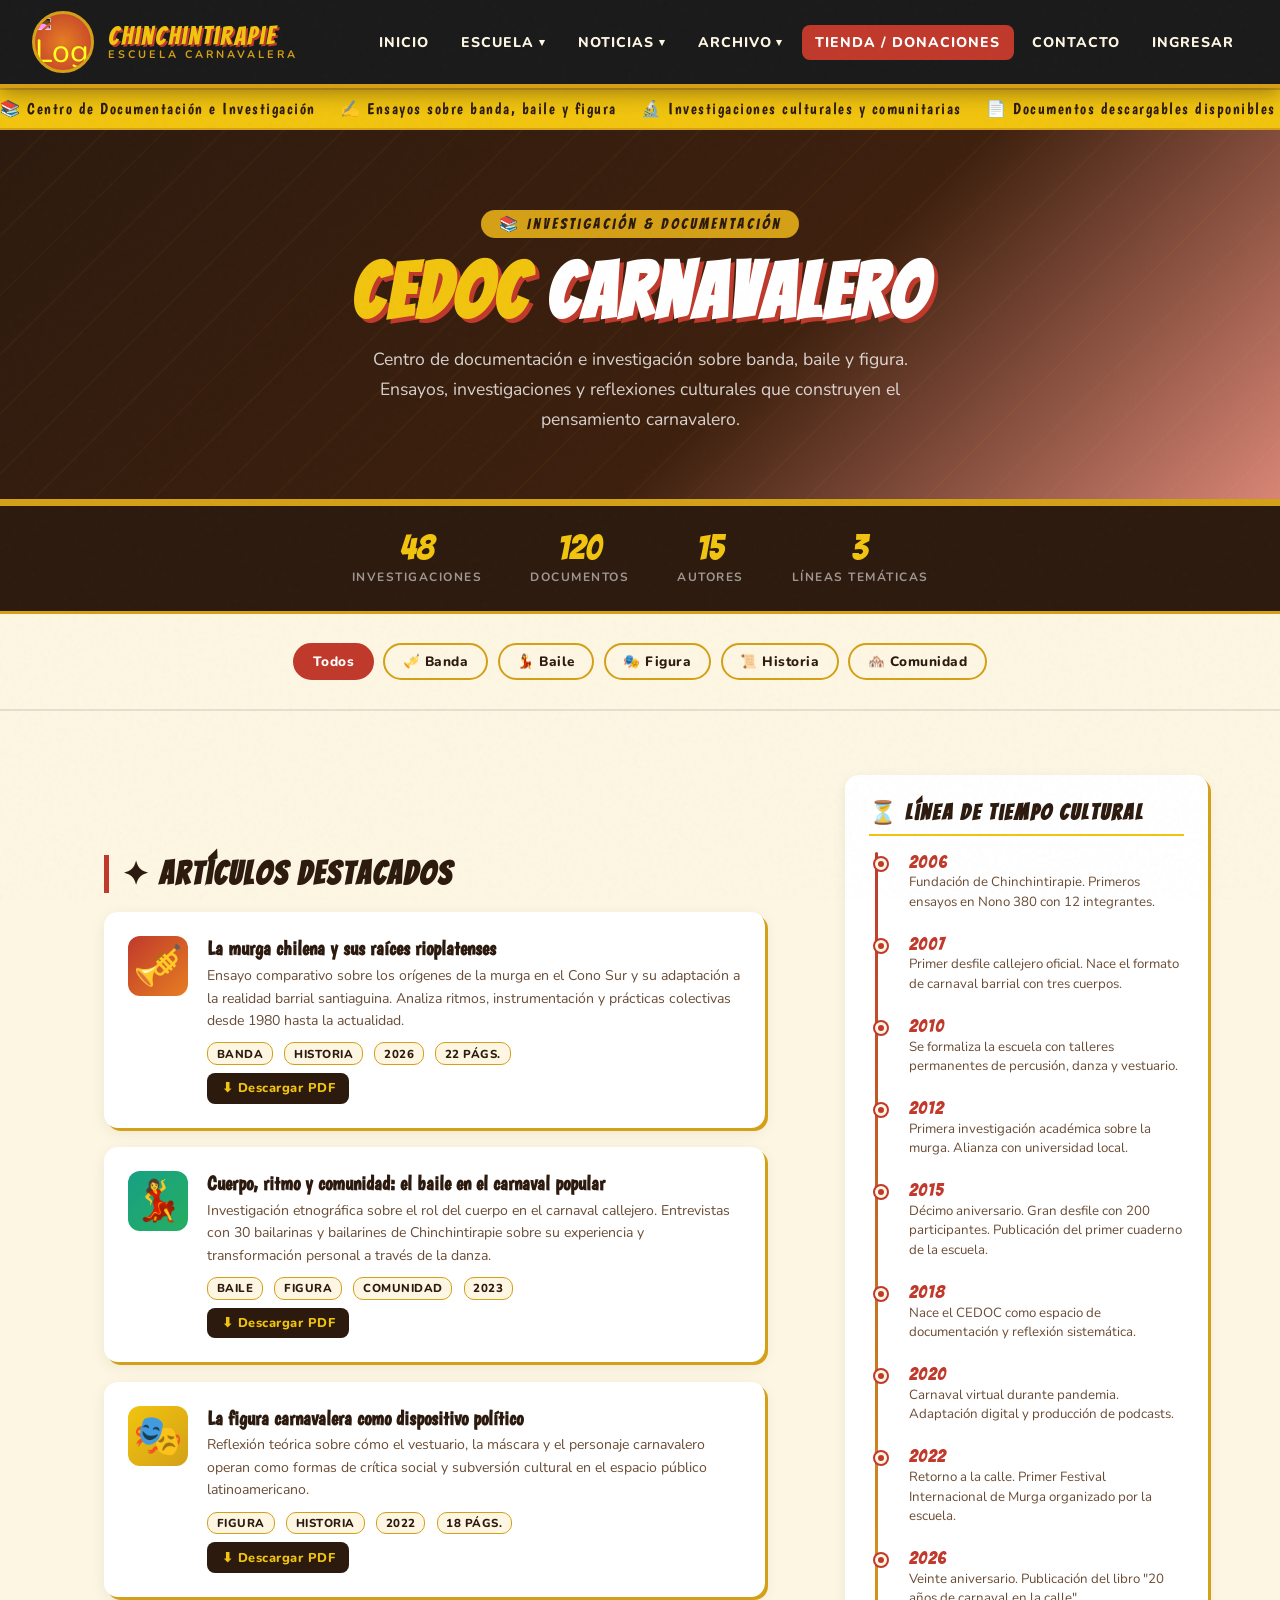
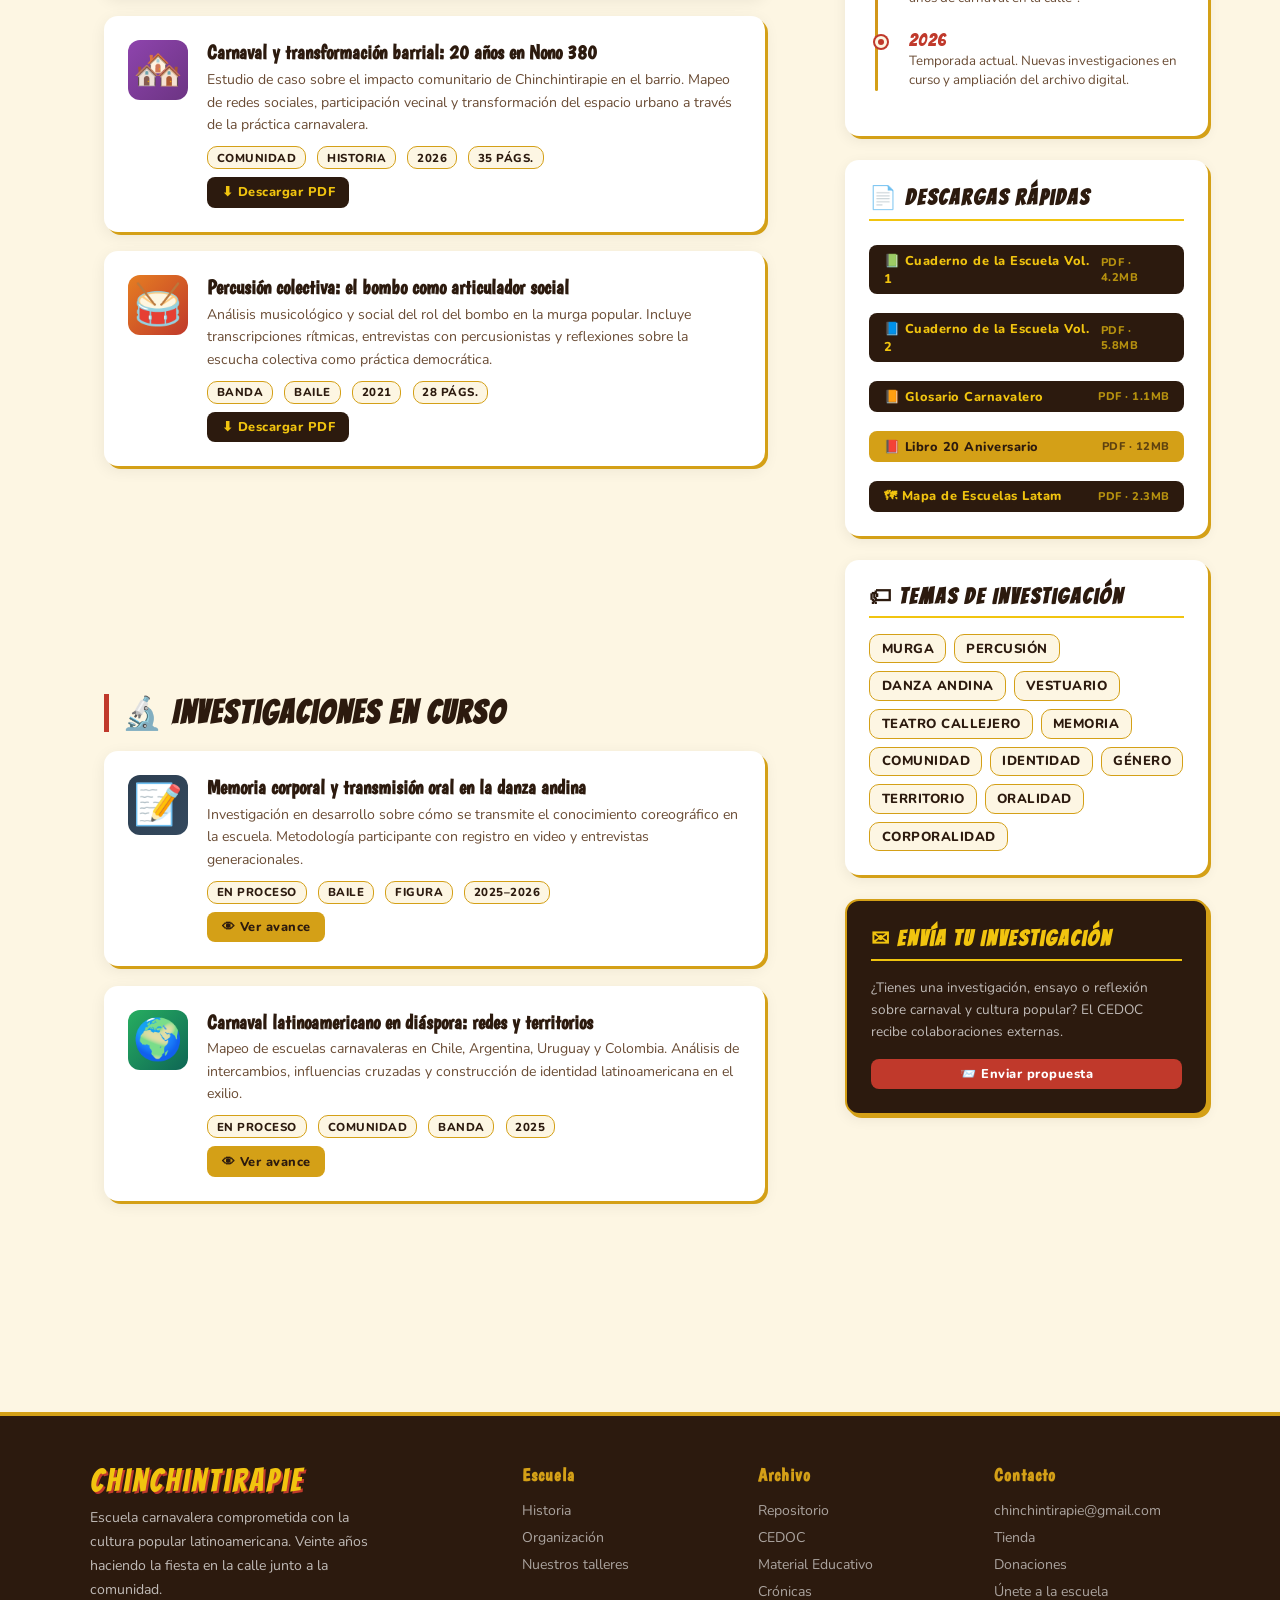
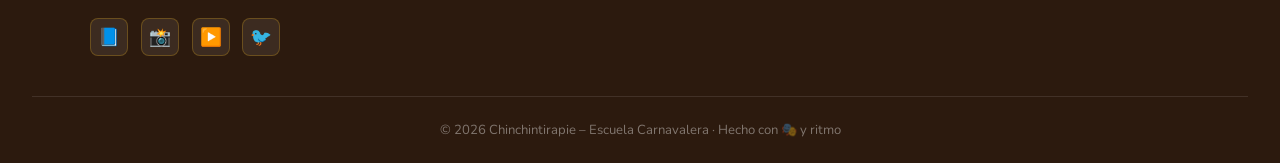
==== commit 6c62a0d6: "fix: se corrigen links del footer" ====
--- a/components/cedoc.html
+++ b/components/cedoc.html
@@ -4,7 +4,7 @@
 <head>
   <meta charset="UTF-8">
   <meta name="viewport" content="width=device-width, initial-scale=1.0">
-  <link rel="icon" href="../asset/img/logo-chinchitirapie.png" type="image/png">
+  <link rel="icon" href="../asset/img/logo-chinchitirapie.webp" type="image/webp">
   <title>CEDOC – Chinchintirapie</title>
   <link
     href="https://fonts.googleapis.com/css2?family=Boogaloo&family=Pacifico&family=Nunito:wght@400;600;700;800&family=Bangers&display=swap"
@@ -18,7 +18,7 @@
     <nav class="navbar">
         <a href="../index.html" class="logo-wrap">
             <div class="logo-img">
-                <img src="../asset/img/logo-chinchitirapie.png" alt="Logo Chinchintirapie">
+                <img src="../asset/img/logo-chinchitirapie.webp" alt="Logo Chinchintirapie">
             </div>
             <div class="logo-text">
                 <span>Chinchintirapie</span>
@@ -110,7 +110,7 @@
               <div class="article-meta">
                 <span class="meta-tag">Banda</span>
                 <span class="meta-tag">Historia</span>
-                <span class="meta-tag">2024</span>
+                <span class="meta-tag">2026</span>
                 <span class="meta-tag">22 págs.</span>
               </div>
               <a href="#" class="download-btn">⬇ Descargar PDF</a>
@@ -159,7 +159,7 @@
               <div class="article-meta">
                 <span class="meta-tag">Comunidad</span>
                 <span class="meta-tag">Historia</span>
-                <span class="meta-tag">2024</span>
+                <span class="meta-tag">2026</span>
                 <span class="meta-tag">35 págs.</span>
               </div>
               <a href="#" class="download-btn">⬇ Descargar PDF</a>
@@ -230,7 +230,7 @@
           <h3>⏳ Línea de Tiempo Cultural</h3>
           <div class="timeline">
             <div class="timeline-item">
-              <div class="timeline-year">2004</div>
+              <div class="timeline-year">2006</div>
               <p>Fundación de Chinchintirapie. Primeros ensayos en Nono 380 con 12 integrantes.</p>
             </div>
             <div class="timeline-item">
@@ -263,7 +263,7 @@
               <p>Retorno a la calle. Primer Festival Internacional de Murga organizado por la escuela.</p>
             </div>
             <div class="timeline-item">
-              <div class="timeline-year">2024</div>
+              <div class="timeline-year">2026</div>
               <p>Veinte aniversario. Publicación del libro "20 años de carnaval en la calle".</p>
             </div>
             <div class="timeline-item">
@@ -326,7 +326,7 @@
           <p style="font-size:.85rem;color:rgba(255,255,255,.7);line-height:1.6;margin-bottom:1rem">¿Tienes una
             investigación, ensayo o reflexión sobre carnaval y cultura popular? El CEDOC recibe colaboraciones externas.
           </p>
-          <a href="mailto:cedoc@chinchintirapie.mx" class="download-btn"
+          <a href="mailto:chinchintirapie@gmail.com" class="download-btn"
             style="background:var(--rojo);color:#fff;display:block;text-align:center">📨 Enviar propuesta</a>
         </div>
 
@@ -351,9 +351,9 @@
       <div class="footer-col">
         <h4>Escuela</h4>
         <ul>
-          <li><a href="index.html#historia">Historia</a></li>
-          <li><a href="index.html#organizacion">Organización</a></li>
-          <li><a href="index.html#organizacion">Nuestros talleres</a></li>
+          <li><a href="historia.html">Historia</a></li>
+          <li><a href="organizacion.html">Organización</a></li>
+          <li><a href="../index.html#talleres">Nuestros talleres</a></li>
         </ul>
       </div>
       <div class="footer-col">
@@ -362,21 +362,21 @@
           <li><a href="repositorio.html">Repositorio</a></li>
           <li><a href="cedoc.html">CEDOC</a></li>
           <li><a href="material-educativo.html">Material Educativo</a></li>
-          <li><a href="index.html#cronicas">Crónicas</a></li>
+          <li><a href="cronicas.html">Crónicas</a></li>
         </ul>
       </div>
       <div class="footer-col">
         <h4>Contacto</h4>
         <ul>
-          <li><a href="mailto:info@chinchintirapie.mx">info@chinchintirapie.mx</a></li>
-          <li><a href="#">Tienda</a></li>
-          <li><a href="#">Donaciones</a></li>
-          <li><a href="#">Únete a la murga</a></li>
+          <li><a href="mailto:chinchintirapie@gmail.com">chinchintirapie@gmail.com</a></li>
+          <li><a href="tienda.html">Tienda</a></li>
+          <li><a href="tienda.html#donaciones">Donaciones</a></li>
+          <li><a href="contacto.html">Únete a la escuela</a></li>
         </ul>
       </div>
     </div>
     <div class="footer-bottom">
-      <p>© 2024 Chinchintirapie – Escuela Carnavalera · Hecho con 🎭 y ritmo</p>
+      <p>© 2026 Chinchintirapie – Escuela Carnavalera · Hecho con 🎭 y ritmo</p>
     </div>
   </footer>
 
